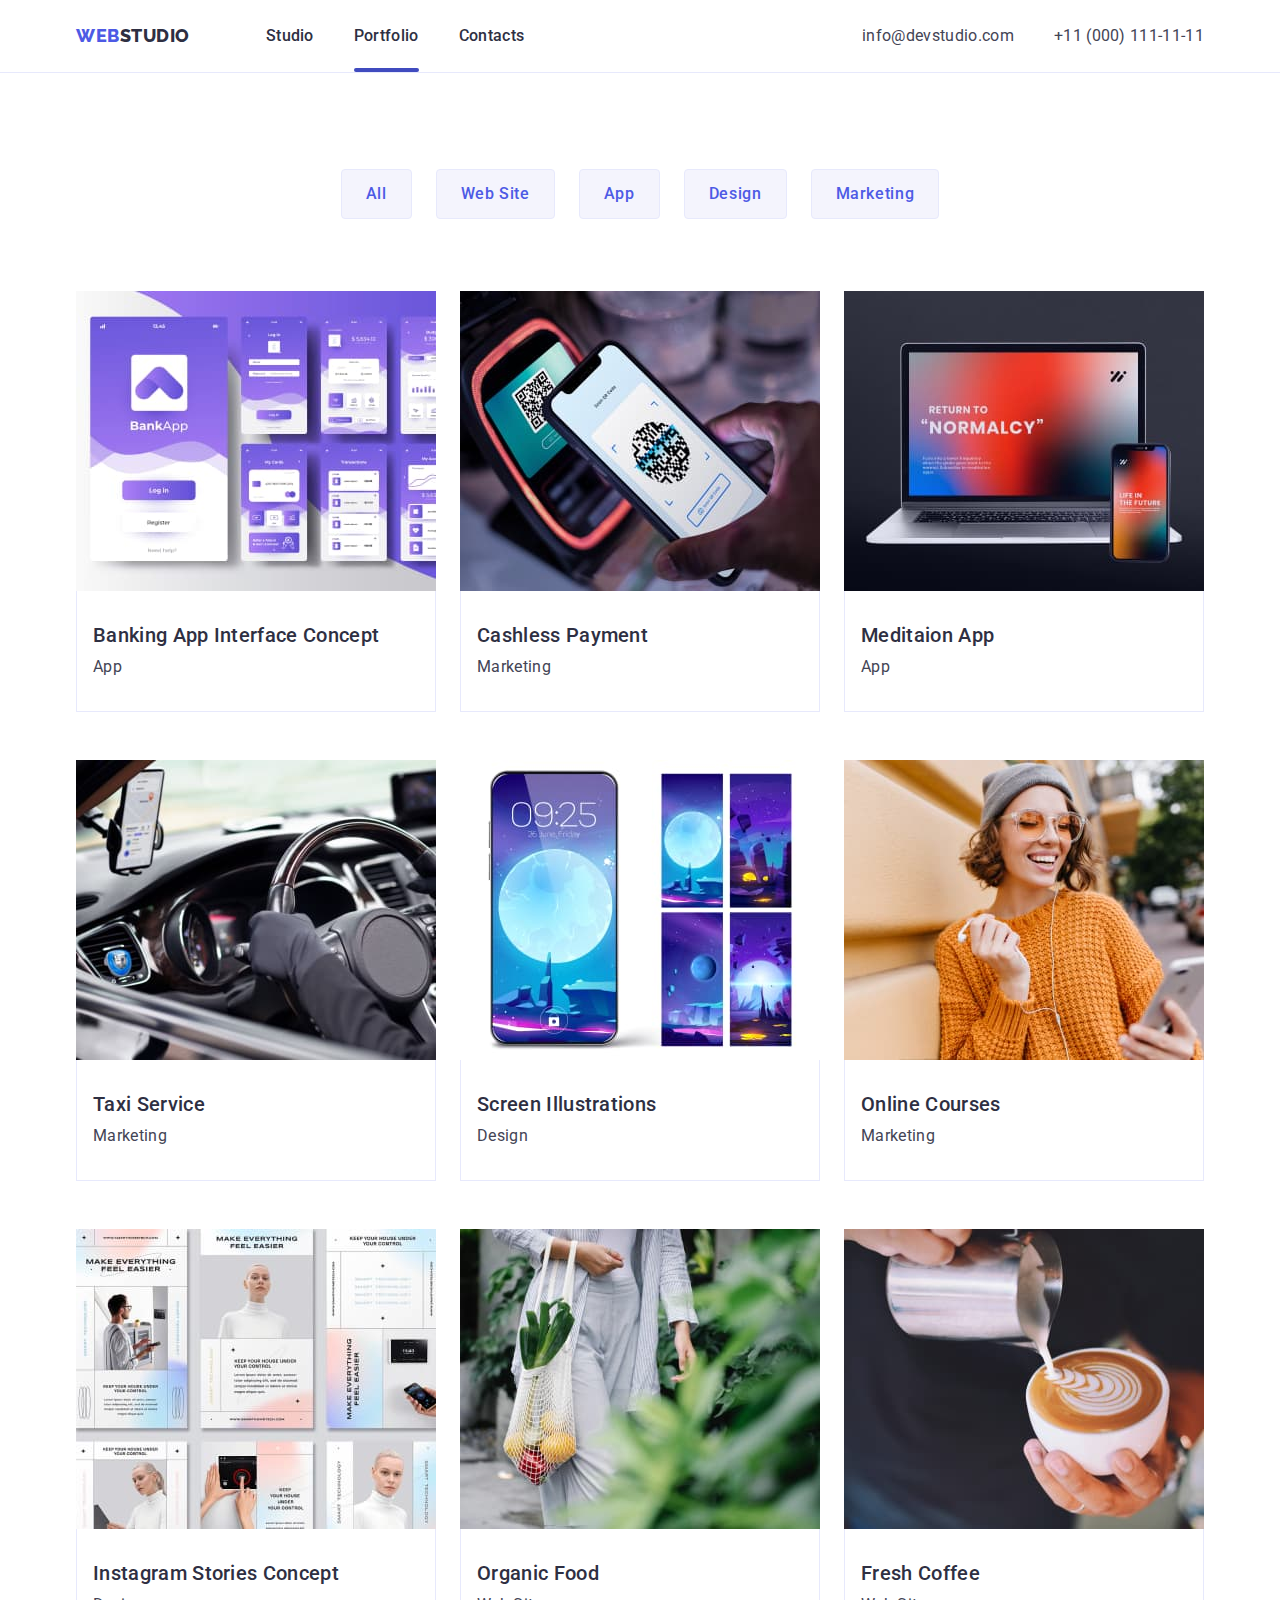
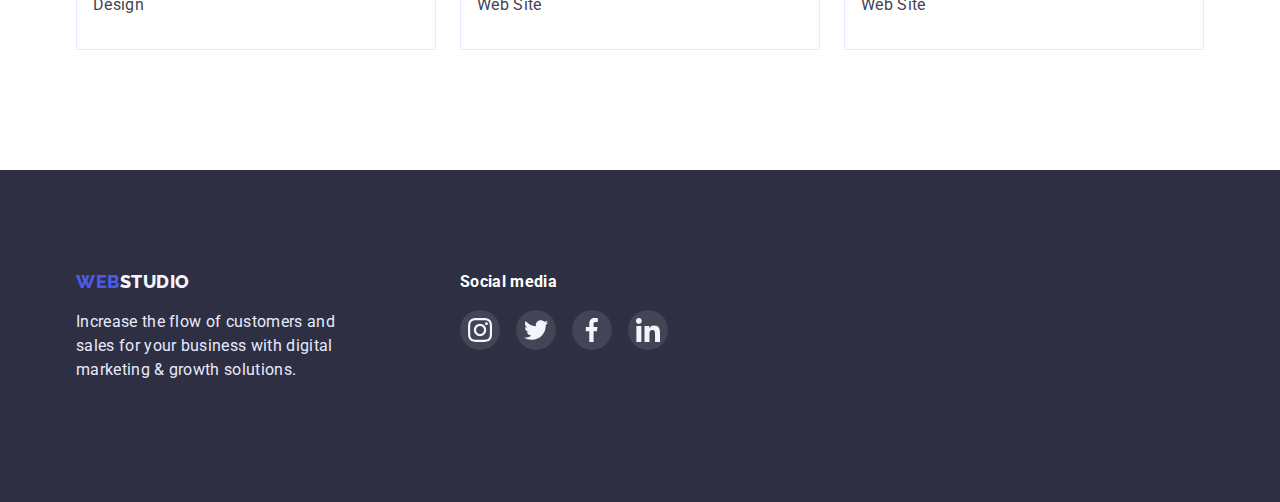
==== portfolio.html @ 8d61cac9 "Initial commit" ====
<!DOCTYPE html>
<html lang="en">
	<head>
		<meta charset="UTF-8" />
		<meta http-equiv="X-UA-Compatible" content="IE=edge" />
		<meta name="viewport" content="width=device-width, initial-scale=1.0" />
		<link rel="stylesheet" href="https://cdn.jsdelivr.net/npm/modern-normalize@1.1.0/modern-normalize.min.css" />
		<link rel="stylesheet" href="./css/style.css" />
		<link
			href="https://fonts.googleapis.com/css2?family=Open+Sans:wght@400;600;700&family=Raleway:wght@700;800&family=Roboto:wght@400;500;700;900&family=Sassy+Frass&display=swap"
			rel="stylesheet"
		/>
		<title>WebStudio</title>
	</head>
	<body>
		<!-- HEADER -->
		<header class="header line">
			<div class="container navigation">
				<nav class="main-nav">
					<div class="change-color">
						<a href="./index.html" class="color-logo-web">WEB<span class="color-logo-studio">STUDIO</span></a></div
					>
					<ul class="site-nav list">
						<li class="item item-studio"><a href="./index.html" class="link link-studio">Studio</a></li>
						<li class="item item-portfolio"
							><a href="./portfolio.html" class="link link-portfolio active">Portfolio</a></li
						>
						<li class="item item-contacts"><a href="" class="link link-contacts">Contacts</a></li>
					</ul>
				</nav>
				<address>
					<ul class="auth-nav list">
						<li class="item">
							<a href="mailto:info@devstudio.com" class="link">info@devstudio.com</a>
						</li>
						<li class="item">
							<a href="tel:+110001111111" class="link">+11 (000) 111-11-11</a>
						</li>
					</ul>
				</address>
			</div>
		</header>

		<main>
			<!-- Section 1 links+photo-->
			<section class="section portfolio">
				<div class="container second-menu">
					<h1 class="visually-hidden title">Hero</h1>
					<h2 class="visually-hidden title">Second Menu</h2>

					<ul class="second-menu-nav list">
						<li class="item-second-menu"><button type="button" class="btn-second">All</button></li>
						<li class="item-second-menu"><button type="button" class="btn-second">Web Site</button></li>
						<li class="item-second-menu"><button type="button" class="btn-second">App</button></li>
						<li class="item-second-menu"><button type="button" class="btn-second">Design</button></li>
						<li class="item-second-menu"><button type="button" class="btn-second">Marketing</button></li>
					</ul>
					<ul class="list list-product">
						<li class="item-list-product"
							><a href="" class="link card-photo"
								><div class="place-for-oveflow">
									<img src="./images/portfolio/section1/img1.jpg" alt="list of apps" width="360" height="300" />
									<div class="overflow-card">
										<p class="text-for-owerflow">
											14 Stylish and User-Friendly App Design Concepts · Task Manager App · Calorie Tracker App · Exotic
											Fruit Ecommerce App · Cloud Storage App</p
										></div
									></div
								>
								<div class="cont-after-photo">
									<h3 class="subtitle card-subtitle">Banking App Interface Concept</h3>
									<p class="text card-text">App</p></div
								></a
							>
						</li>
						<li class="item-list-product"
							><a href="" class="link card-photo">
								<div class="place-for-oveflow">
									<img src="./images/portfolio/section1/img2.jpg" alt="smartphone in hand" width="360" height="300" />
									<div class="overflow-card">
										<p class="text-for-owerflow">
											14 Stylish and User-Friendly App Design Concepts · Task Manager App · Calorie Tracker App · Exotic
											Fruit Ecommerce App · Cloud Storage App</p
										></div
									></div
								>
								<div class="cont-after-photo">
									<h3 class="subtitle card-subtitle">Cashless Payment</h3>
									<p class="text card-text">Marketing</p></div
								></a
							>
						</li>
						<li class="item-list-product"
							><a href="" class="link card-photo">
								<div class="place-for-oveflow">
									<img
										src="./images/portfolio/section1/img3.jpg"
										alt="laptop and smartphone"
										width="360"
										height="300"
									/>
									<div class="overflow-card">
										<p class="text-for-owerflow">
											14 Stylish and User-Friendly App Design Concepts · Task Manager App · Calorie Tracker App · Exotic
											Fruit Ecommerce App · Cloud Storage App</p
										></div
									></div
								>
								<div class="cont-after-photo">
									<h3 class="subtitle card-subtitle">Meditaion App</h3>
									<p class="text card-text">App</p></div
								></a
							>
						</li>

						<li class="item-list-product"
							><a href="" class="link card-photo">
								<div class="place-for-oveflow">
									<img src="./images/portfolio/section2/img1.jpg" alt="drive a car" width="360" height="300" />
									<div class="overflow-card">
										<p class="text-for-owerflow">
											14 Stylish and User-Friendly App Design Concepts · Task Manager App · Calorie Tracker App · Exotic
											Fruit Ecommerce App · Cloud Storage App</p
										></div
									></div
								>
								<div class="cont-after-photo">
									<h3 class="subtitle card-subtitle">Taxi Service</h3>
									<p class="text card-text">Marketing</p></div
								></a
							>
						</li>
						<li class="item-list-product"
							><a href="" class="link card-photo">
								<div class="place-for-oveflow">
									<img src="./images/portfolio/section2/img2.jpg" alt="smartphone" width="360" height="300" />
									<div class="overflow-card">
										<p class="text-for-owerflow">
											14 Stylish and User-Friendly App Design Concepts · Task Manager App · Calorie Tracker App · Exotic
											Fruit Ecommerce App · Cloud Storage App</p
										></div
									></div
								>
								<div class="cont-after-photo">
									<h3 class="subtitle card-subtitle">Screen Illustrations</h3>
									<p class="text card-text">Design</p></div
								></a
							>
						</li>
						<li class="item-list-product"
							><a href="" class="link card-photo">
								<div class="place-for-oveflow">
									<img src="./images/portfolio/section2/img3.jpg" alt="smiler girl" width="360" height="300" />
									<div class="overflow-card">
										<p class="text-for-owerflow">
											14 Stylish and User-Friendly App Design Concepts · Task Manager App · Calorie Tracker App · Exotic
											Fruit Ecommerce App · Cloud Storage App</p
										></div
									></div
								>
								<div class="cont-after-photo">
									<h3 class="subtitle card-subtitle">Online Courses</h3>
									<p class="text card-text">Marketing</p></div
								></a
							>
						</li>

						<li class="item-list-product"
							><a href="" class="link card-photo">
								<div class="place-for-oveflow">
									<img
										src="./images/portfolio/section3/img1.jpg"
										alt="list of opportunities"
										width="360"
										height="300"
									/><div class="overflow-card">
										<p class="text-for-owerflow">
											14 Stylish and User-Friendly App Design Concepts · Task Manager App · Calorie Tracker App · Exotic
											Fruit Ecommerce App · Cloud Storage App</p
										></div
									></div
								>
								<div class="cont-after-photo">
									<h3 class="subtitle card-subtitle">Instagram Stories Concept</h3>
									<p class="text card-text">Design</p></div
								></a
							>
						</li>
						<li class="item-list-product"
							><a href="" class="link card-photo">
								<div class="place-for-oveflow">
									<img src="./images/portfolio/section3/img2.jpg" alt="beg with ftuits" width="360" height="300" />
									<div class="overflow-card">
										<p class="text-for-owerflow">
											14 Stylish and User-Friendly App Design Concepts · Task Manager App · Calorie Tracker App · Exotic
											Fruit Ecommerce App · Cloud Storage App</p
										></div
									></div
								>
								<div class="cont-after-photo">
									<h3 class="subtitle card-subtitle">Organic Food</h3>
									<p class="text card-text">Web Site</p></div
								></a
							>
						</li>
						<li class="item-list-product">
							<a href="" class="link card-photo">
								<div class="place-for-oveflow">
									<img src="./images/portfolio/section3/img3.jpg" alt="nice coffee" width="360" height="300" />
									<div class="overflow-card">
										<p class="text-for-owerflow">
											14 Stylish and User-Friendly App Design Concepts · Task Manager App · Calorie Tracker App · Exotic
											Fruit Ecommerce App · Cloud Storage App</p
										></div
									></div
								>

								<div class="cont-after-photo">
									<h3 class="subtitle card-subtitle">Fresh Coffee</h3>
									<p class="text card-text">Web Site</p></div
								></a
							>
						</li>
					</ul>
				</div>
			</section>
		</main>
		<!-- FOOTER -->

		<footer class="section-footer">
			<div class="container container-footer">
				<div>
					<a href="./index.html" class="color-logo-web">WEB<span class="color-logo-studio-footer">STUDIO</span></a>
					<p class="text-footer">
						Increase the flow of customers and sales for your business with digital marketing & growth solutions.
					</p>
				</div>
				<div class="social-media-title">
					<h3 class="h3-footer">Social media</h3>
					<ul class="social-list-footer">
						<li class="footer-list-item list">
							<a href="" class="link-footer item">
								<svg class="icon-footer" width="24" height="24">
									<use href="./images/symbol-defs.svg#icon-instagram"></use>
								</svg>
							</a>
						</li>
						<li class="footer-list-item list">
							<a href="" class="link-footer item">
								<svg class="icon-footer" width="24" height="24">
									<use href="./images/symbol-defs.svg#icon-twitter"></use>
								</svg>
							</a>
						</li>
						<li class="footer-list-item list">
							<a href="" class="link-footer item">
								<svg class="icon-footer" width="24" height="24">
									<use href="./images/symbol-defs.svg#icon-facebook"></use>
								</svg>
							</a>
						</li>
						<li class="footer-list-item list">
							<a href="" class="link-footer item">
								<svg class="icon-footer" width="24" height="24">
									<use href="./images/symbol-defs.svg#icon-linkedin"></use>
								</svg>
							</a>
						</li>
					</ul> </div
			></div>
		</footer>
	</body>
</html>
---- css/style.css ----
/* ОБЩИЕ СВОЙСТВА */
/* цвет фона сайта #E5E5E5;*/
/* основной цвет текста: #2E2F42; */
/* вторичный цвет шрифта: #434455; */
/* цвет ативации ссылок: #404BBF; */
/* цвет кнопок подменю текст #4D5AE5; */
/* цвет кнопок подменю фон  #F4F4FD; */
/* цвет кнопок подменю текст hover #FFFFFF; */
/* цвет кнопок подменю фон hover  #404BBF;*/
/* цвет фона под белій текст:#2E2F42; */
/* цвет фона HERO #2E2F42 */
/* Для сокрытия текста(заголовков) */

.visually-hidden {
    position: absolute;
    width: 1px;
    height: 1px;
    margin: -1px;
    border: 0;
    padding: 0;
    white-space: nowrap;
    clip-path: inset(100%);
    clip: rect(0 0 0 0);
    overflow: hidden;
}
:root {
    --background-color-pages:#FFFFFF; ; 
    --first-font-family: "Roboto",
        sans-serif;
    --second-font: "Releway", sans-serif;
    --first-color-text: #2E2F42;
    --second-color-text: #434455;
    --color-sm-text: #4D5AE5;
    --color-sm-background: #F4F4FD;
    --color-sm-text-hover: #FFFFFF;
    --color-sm-background-hover:#404BBF;
    --color-activation-nav: #404BBF;
    --background-color-footer: #2E2F42;
    --background-color-hero:#2E2F42 ;
    --color-logo-web: #4D5AE5;
    --color-logo-studio: #2E2F42;
    --transition-hov-foc: 250ms cubic-bezier(0.4, 0, 0.2, 1);
    --timing-function: cubic-bezier(0.4, 0, 0.2, 1);

}
/* COMMON SET */

body {

    background-color: var(--background-color-pages);
    color: var(--first-color-text);
    font-family: "Roboto", sans-serif;
        font-weight: 500;
    letter-spacing: 0.02em;
    margin: 0;
}

h1,h2,h3,h4,h5,h6,p {
    margin-top: 0;
    margin-bottom: 0;
}
ul,ol {
    margin-top: 0;
    margin-bottom: 0;
    padding-left: 0;
}
button {
    cursor: pointer;
}
img {
    display: block;
}
.list {
    list-style: none;   
         
}
 
.link {
    text-decoration: none;
    font-style: normal;
}

.container {   
   
    width: 1158px;
    padding-left: 15px;
    padding-right: 15px;
    /* border: 1px solid tomato; */
    margin-left: auto;
    margin-right: auto;
    
}


/* LOGO */
.change-color {
    display: block;
    margin-right: 76px;
    padding-top: 24px;
    padding-bottom: 24px;

    transition-property: color;
        transition-duration: 250ms;
        transition-timing-function: var(--timing-function);
}

.change-color:hover,
.change-color:focus {
    color: var(--color-activation-nav);
    
}



.color-logo-web {
    color: var(--color-logo-web);
    font-family: Raleway;
    font-weight: 800;
    font-size: 18px;
    line-height: 1.33;
    letter-spacing: 0.03em;
    text-decoration: none;

    transition-property: color;
        transition-duration: 250ms;
        transition-timing-function: var(--timing-function);
} 
.color-logo-web:hover,
.color-logo-web:focus {
    color: var(--color-activation-nav);
    
    }


.color-logo-studio {
color: var(--color-logo-studio);
font-family: Raleway;
    font-weight: 800;
    font-size: 18px;
    line-height: 1.33;
    letter-spacing: 0.03em;
    text-decoration: none;

    transition-property: color;
        transition-duration: 250ms;
        transition-timing-function: var(--timing-function);
}
.color-logo-studio:hover,
.color-logo-studio:focus {
    color: var(--color-activation-nav);
   
    }


.color-logo-studio-footer {
    color:#F4F4FD;
}
.color-logo-studio-footer:hover,
.color-logo-studio-footer:focus {
    color: var(--color-activation-nav);
    
    }



/* ******** HEADER ******** */

.main-nav {
    display: flex;
}
.navigation {
    display: flex;
    justify-content: space-between;
    align-items: center;

}
.line {
    border-bottom: 1px solid #E7E9FC;
}
.site-nav {
    display: flex;
}
.site-nav .item:not(:last-child) {
    margin-right: 40px;
}
.auth-nav {
    display: flex;
}
.auth-nav .item:not(:last-child) {
    margin-right: 40px;
}
.site-nav .list {
    display: block;

}

.site-nav .item {
    position: relative;

}

.active::after {
    position: absolute;
    bottom: 0;
    left: 0;

    display: block;
    content: "";
    width: 100%;
    height: 4px;
    border-radius: 2px;
    background-color: var(--color-activation-nav);

}


/******** Site-nav + link *******/

.main-nav .link {
        padding-top: 24px;
    padding-bottom: 24px;

}
.site-nav .link {
    display: block;
    padding-top: 24px;
    padding-bottom: 24px;

    color: var(--first-color-text);
      font-size: 16px;
    line-height: 1.5;

    transition-property: color;
        transition-duration: 250ms;
        transition-timing-function: var(--timing-function);
}

.site-nav .link:hover,
.site-nav .link:focus {
    color: var(--color-activation-nav);
    
    }




.auth-nav .link {
    display: block;
    padding-top: 24px;
    padding-bottom: 24px;
    color: var(--second-color-text);
   
    
    font-weight: 400;
    font-size: 16px;
    line-height: 1.5;

transition-property: color;
    transition-duration: 250ms;
        transition-timing-function: var(--timing-function);
}

.auth-nav .link:hover,
.auth-nav .link:focus {
    color: var(--color-activation-nav);
    
    }






/****HERO  ****/

.hero-title {
    color: #FFFFFF;
    font-weight: 700;
    font-size: 56px;
    line-height: 1.07;
    
    margin-bottom: 48px;

    width: 496px;
    flex-wrap: wrap;
    margin-right: auto;
    margin-left: auto;      
}

 
.overlay {
    max-width: 1440px;
    height: 600px;
    margin-left: auto;
    margin-right: auto;
    background-image: linear-gradient(rgba(46, 47, 66, 0.7), rgba(46, 47, 66, 0.7)), url(../images/hero/hero.jpg);
    background-position: center;
    background-size: cover;
    background-repeat: no-repeat;
}

.hero-section {
    padding-top: 188px;
    padding-bottom: 188px;
    background-color: var(--background-color-footer)
   
}

/******* BUTTON ********/


.btn-order {
    background-color: #4D5AE5;
    color: #FFFFFF;
    font-family: "Roboto", sans-serif;
    font-style: normal;
    font-weight: 500;
    font-size: 16px;
    line-height: 1.5;

    display: block;
    min-width: 105px; 
    margin: 0 auto;
      
    border-radius: 4px;
    padding: 16px 32px;
    letter-spacing: 0.04em;
    cursor: pointer;
    border: none;

transition-property: background-color;    
    transition-duration: 250ms;
        transition-timing-function: var(--timing-function);
  }
              

.btn-order:hover,
.btn-order:focus {
    background-color: #404BBF;
    
    }



/****SECTION 1 ADVANTEGES ****/

.setion-advanteges {
     padding-top:  120px;
  padding-bottom: 120px;
}
.container .advanteges {
    display: flex;
 
/* background-color: yellow; */
}

.container .advanteges .item:not(:last-child) {
    margin-right: 24px;
}

/* .list-item::before {
 content:"";
display: block;

height: 112px;
background-color: var(--color-sm-background);
border-radius: 4px;
background-size: 64px 64px;
background-repeat: no-repeat;
background-position: center;
} */

/* .icon-sutdish::before {      
    background-image: url(../images/icons/sutdish.svg);      
}
.icon-clock::before {
    background-image: url(../images/icons/clock.svg);
}
.icon-laptop::before {
    background-image: url(../images/icons/laptop.svg);
}
.icon-astronaut::before {
    background-image: url(../images/icons/astronaut.svg);
} */

.icon-advanteges {
    display: flex;
    width: 264px;
    height: 112px;
    justify-content: center;
    align-items: center;
    background-color: #F4F4FD;
    border-radius: 4px;
        }

   



/****SECTION 2 What are we doing ****/

.section-what-we-do {
    /* background-color: thistle ; */
}

.title {
color: var(--first-color-text);
font-size: 36px;
line-height: 1.11;
text-align: center;
text-transform: capitalize;
margin-bottom: 72px;
}
.images-wawd {
display: flex;
flex-wrap: wrap;
}
.images-wawd .item:not(:nth-child(3n)) {
    margin-right: 24px;
    margin-bottom: 20px;
}

.section-what-we-do {
    padding-bottom: 120px;
}

/****SECTION 3 OUR TEAM ****/

.employees-card{
box-shadow: 0px 1px 6px rgba(46, 47, 66, 0.08), 0px 1px 1px rgba(46, 47, 66, 0.16), 0px 2px 1px rgba(46, 47, 66, 0.08);
}
.section-our-team {
/* background-color: turquoise; */
padding-top: 120px;
padding-bottom: 110px;
background-color: #F4F4FD;
}

 .our-team-title {
text-align: center;
    

}
/* .employees {
    
} */

.text {
font-weight: 400;
font-size: 16px;
line-height: 1.5;
color:var(--second-color-text);
}

.our-team {
display: flex;
flex-wrap: wrap;
}

    /* .employees-card {
        flex-basis: calc((100%-72px) / 4);
    } */

.our-team .item:not(:nth-child(4)) {
margin-right: 24px;
}
.our-team .item:not(:nth-last-child(-n+4)) {
margin-bottom: 24px;
}
.name-after-photo {
padding: 32px 16px;
padding-bottom: 32px;
padding-top: 32px;
text-align: center;
background: #FFFFFF;
box-shadow: 0px 1px 6px rgba(46, 47, 66, 0.08), 0px 1px 1px rgba(46, 47, 66, 0.16), 0px 2px 1px rgba(46, 47, 66, 0.08);
border-radius: 0px 0px 4px 4px;
}

.name-employees {
margin-bottom: 8px;
}

.subtitle {       
font-size: 20px;
line-height: 24px;
font-weight: 500;
font-size: 20px;
line-height: 1.2;
color: var(--first-color-text);
}

.social-list-employees {
display: flex;   
margin-top: 8px;
gap: 24px;       
}

.social-list-employees-item {
display: flex;
width: 40px;
height: 40px;
           }
                  
 .social-link-imployees {
display: flex;
justify-content: center;
align-items: center;
width: 100%;
height: 100%;
background-color: var(--color-logo-web);
border-radius: 50%;

transition-property: background-color, border-radius;
transition-duration: 250ms;
    transition-timing-function: var(--timing-function);
 }

 .social-link-imployees:hover,
 .social-link-imployees:focus {
background-color: #404BBF;
border-radius: 50%;

}
 

.icon-social {
/* width:16px;
height: 16px; */
fill: #F4F4FD; 

}
/****SECTION 4 CUSTOMERS ****/

.section-customers {
padding-top: 130px; 
padding-bottom: 120px; 
}
.customers-list {
display: flex;
gap: 24px;
flex-wrap: wrap;           
}

.customers-item {
display: flex;
width: 168px;
height: 88px;
   
}

.customers-link {  
    display: flex;  
    width: 100%;
    height: 100%;
    justify-content: center;
    align-items: center;
     border: 1px solid #8E8F99;    
    border-radius: 4px;

    transition: background-color 250ms cubic-bezier(0.4, 0, 0.2, 1), border 250ms cubic-bezier(0.4, 0, 0.2, 1);

}

.icon-customers {        
  fill: #AFB1B8;

  transition-property: fill;
transition-duration: 250ms;
    transition-timing-function: var(--timing-function);
}

.customers-link:hover ,
.customers-link:focus  {
border: 1px solid var(--color-activation-nav);
    border-radius: 4px;
    /* transition-duration: 250ms;
        transition-timing-function: var(--timing-function); */
    }


.customers-link:hover .icon-customers,
.customers-link:focus .icon-customers {
    fill: var(--color-activation-nav);
}





/****** style of second menu *******/

.btn-second {
    background-color: var(--color-sm-background);
    color: var(--color-sm-text);
    font-family: 'Roboto';
    font-style: normal;
    font-weight: 500;
    font-size: 16px;
    line-height: 1.5;
 letter-spacing: 0.04em;

    display: block;
    cursor: pointer;    
    padding: 12px 24px;
               
        border: 1px solid #E7E9FC;
        border-radius: 4px;

        transition: color 250ms cubic-bezier(0.4, 0, 0.2, 1), background-color 250ms cubic-bezier(0.4, 0, 0.2, 1), box-shadow 250ms cubic-bezier(0.4, 0, 0.2, 1);
}

.btn-second:hover,
.btn-second:focus {
    color: var(--color-sm-text-hover);
    background-color: var(--color-sm-background-hover);
    box-shadow: 0px 3px 1px rgba(0, 0, 0, 0.1), 0px 2px 1px rgba(0, 0, 0, 0.08), 0px 2px 2px rgba(0, 0, 0, 0.12);
    border-radius: 4px;
    border-color: transparent;
    
    }

.portfolio {
    padding-top: 96px;
    padding-bottom: 120px; 
}
.second-menu {
    
}
.second-menu-nav {
    display: flex;
    justify-content: center;
    margin-bottom: 72px;
    gap: 24px;
    }

    .list-product {
    display: flex;
    flex-wrap: wrap; 
    }

    .item-list-product {
    flex-basis: calc((100% - 48px) / 3) ;
      
    transition-property: box-shadow;
    transition-duration: 250ms;
    transition-timing-function: var(--timing-function);
        
    }
.place-for-oveflow {
    position: relative;
    overflow: hidden;
   
}

.overflow-card {
    position: absolute;
    top: 0;
    left: 0;
    transform: translate(0, 100%);
    opacity: 0;
    
    width: 100%;
    height: 100%;
    background-color: #4D5AE5;
    background-blend-mode: soft-light;
        mix-blend-mode: normal;

    transition: transform 250ms cubic-bezier(0.4, 0, 0.2, 1), opacity 250ms cubic-bezier(0.4, 0, 0.2, 1), background-blend-mode 250ms cubic-bezier(0.4, 0, 0.2, 1), mix-blend-mode 250ms cubic-bezier(0.4, 0, 0.2, 1)  ;
}



.item-list-product:hover .overflow-card {
transform: translate(0%);
opacity: 1;
}

.text-for-owerflow {
    max-width: 296px;
    min-height: 96px;
    margin-top: 40px;
    margin-left: auto;
    margin-right: auto;

        font-weight: 400;
        font-size: 16px;
        line-height: 1.5;          
        letter-spacing: 0.02em;
        color: #F4F4FD;
    
        /* CLOUD */
    
        color: #F4F4FD;
}


.item-list-product:not(:nth-child(3n)) {
        margin-right: 24px;
}
.item-list-product:not(:nth-last-child(-n+3)) {
    margin-bottom: 48px;
}
.item-list-product:hover {
    box-shadow: 0px 1px 6px rgba(46, 47, 66, 0.08), 0px 1px 1px rgba(46, 47, 66, 0.16), 0px 2px 1px rgba(46, 47, 66, 0.08);
    
    
    }


 .cont-after-photo {
    padding-top: 32px;
    padding-left: 16px;
    padding-bottom: 32px;
    border: 1px solid #E7E9FC;
    background-color: #fff;
    border-top: none;
 }
    .card-subtitle {
        margin-bottom: 8px;
    }

  /****FOOTER ****/

.text-footer {
        width: 264px;
    }

.section-footer {
    background-color: var(--background-color-footer);
    padding-top: 100px;
     padding-bottom: 120px;
}
.h3-footer {
font-size: 16px;
line-height: 1.5;
letter-spacing: 0.02em;        color: #FFFFFF;
}
.text-footer {
    font-weight: 400;
    font-size: 16px;
    line-height: 1.5;
    color: #E7E9FC;
    background-color: var(--background-color-whitetext);
    margin-top: 16px;;
}

.h3-footer {
    color: #FFFFFF;
    margin-bottom: 16px;
}

.container-footer {
    display: flex;
}

.social-media-title {
    margin-left: 120px;
}

.social-list-footer {
    display: flex;
    gap: 16px;     
}

.footer-list-item {
    display: flex;
    width: 40px;
    height: 40px;
    background-color: rgba(255, 255, 255, 0.1);
    border-radius: 50%;
    }
     
 .link-footer {
display: flex;
width: 100%;
height: 100%;
justify-content: center;
align-items: center;
border-radius: 50%;

transition-property: background-color, border-radius, border-color;
transition-duration: 250ms;
    transition-timing-function: var(--transition-hov-foc);

}
.link-footer:hover,
.link-footer:focus {
background-color: #31D0AA;
border-radius: 50%;
border-color: transparent;
}

.icon-footer {
fill: #F4F4FD;
}

/* ******** BACKDROP ******** */

.backdrop {
    position: fixed;
    left: 0;
    top: 0;
    width: 100%;
    height: 100%;
    background-color: rgba(46, 47, 66, 0.4);;

    opacity: 1;
    transition: opacity var(--transition-hov-foc), visibility 250ms cubic-bezier(0.4, 0, 0.2, 1);
}

.is-hidden {
    opacity: 0;
    pointer-events: none;
    visibility: hidden;
}

/* ******** Modal ******** */
.backdrop .is-hidden .modal {
    transform: translate(-50%, -50%) scale(0);   
    opacity: 0.5; 
}

.modal {
    position: absolute;
    top: 50%;
    left: 50%;    
    transform: translate(-50%, -50%) scale(1);  
    opacity: 1;

    min-width:  408px;
    min-height: 576px;
    background-color: #FCFCFC;
    box-shadow: 0px 1px 1px rgba(0, 0, 0, 0.14), 0px 1px 3px rgba(0, 0, 0, 0.12), 0px 2px 1px rgba(0, 0, 0, 0.2);        
    border-radius: 4px;
      
    transition: transform 250ms cubic-bezier(0.4, 0, 0.2, 1), opacity 250ms cubic-bezier(0.4, 0, 0.2, 1); 
}



.close-button {
position: absolute;
top: 24px;
right: 24px;

display: flex;
width: 24px;
height: 24px;
border-radius: 50%;
background-color: #E7E9FC;
border: 1px solid rgba(0, 0, 0, 0.1);

transition-property: background-color;
transition-duration: 250ms;
transition-timing-function: var(--timing-function);
}

.close-button:hover, 
.close-button:focus {
    background-color: var(--color-activation-nav);

}


   
    
.close-x {    
    display: flex;
justify-content: center;
align-items: center;
width: 100%;
height: 100%;
fill: #2E2F42;

transition-property: fill;
transition-duration: 250ms;
    transition-timing-function: var(--transition-hov-foc);
}

.close-button:hover .close-x,
.close-button:focus .close-x {
    fill: #FFFFFF;
}
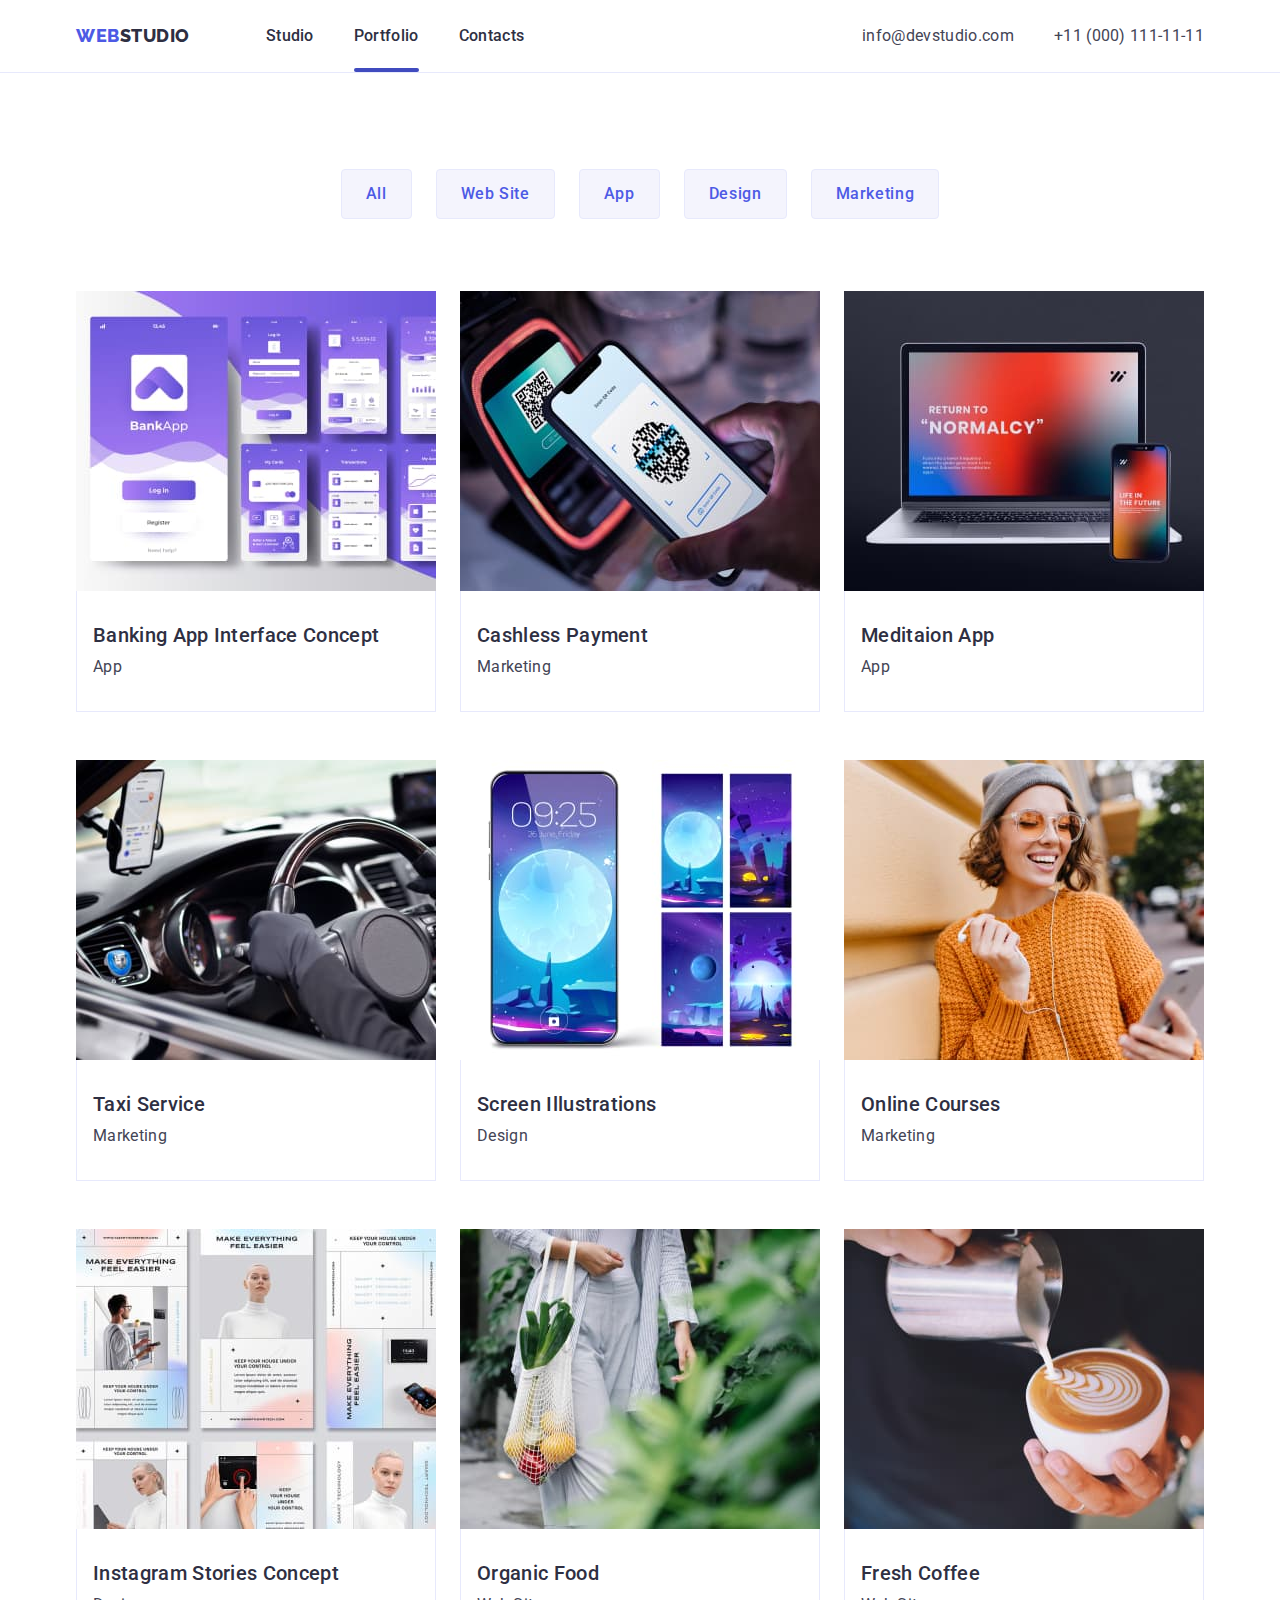
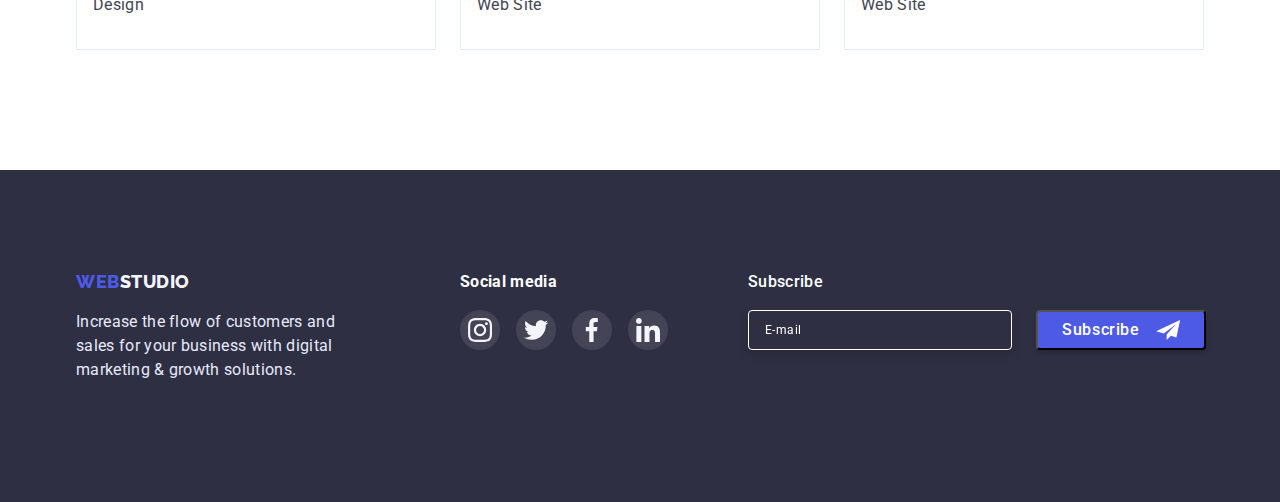
==== commit 4dc4c8cd: "subscribe-footer" ====
--- a/portfolio.html
+++ b/portfolio.html
@@ -266,8 +266,23 @@
 								</svg>
 							</a>
 						</li>
-					</ul> </div
-			></div>
+					</ul>
+				</div>
+				<!-- Subscribe -->
+
+				<div class="subscribe">
+					<p class="subscribe-titile h3-footer">Subscribe</p>
+					<div class="shape-for-email-button">
+						<input class="input-email-footer" type="email" name="email" placeholder="E-mail" required />
+						<button class="btn-subscribe" type="submit"
+							>Subscribe
+							<svg class="icon-subscribe" width="24" height="20">
+								<use href="./images/symbol-defs.svg#icon-subscribe"></use>
+							</svg>
+						</button>
+					</div>
+				</div>
+			</div>
 		</footer>
 	</body>
 </html>
--- a/css/style.css
+++ b/css/style.css
@@ -795,6 +795,92 @@
 fill: #F4F4FD;
 }
 
+/**** < !-- Subscribe --> *****/
+
+.subscribe {
+    display: block;
+    margin-left: 80px;
+
+}
+.subscribe-titile {
+    margin-bottom: 16px;
+}
+
+.input-email-footer {
+    height: 40px;
+    width: 264px;
+    margin-right: 24px;
+    border: 1px solid #FFFFFF;
+        filter: drop-shadow(0px 4px 4px rgba(0, 0, 0, 0.15));
+        border-radius: 4px;
+        background-color: var(--background-color-footer);
+        padding-left: 16px;
+        outline: none;
+        color: #FFFFFF;
+        font-weight: 400;
+            font-size: 12px;
+            line-height: 24px;
+            letter-spacing: 0.04em;
+
+        transition: border 250ms cubic-bezier(0.4, 0, 0.2, 1)
+}
+
+.input-email-footer:hover,
+.input-email-footer:focus {
+outline: none;
+    border: 1px solid #4D5AE5;
+    border-radius: 4px;
+    opacity: 1;
+}
+
+
+.input-email-footer::placeholder {
+    font-weight: 400;
+    font-size: 12px;
+    line-height: 24px;             
+    letter-spacing: 0.04em;      
+     color: #FFFFFF;
+}
+.shape-for-email-button {
+    display: flex;
+    
+}
+
+.btn-subscribe {
+    display: flex;
+    height: 40px;
+    justify-content: center;
+    align-items: center;  
+   padding: 8px 24px;
+    gap: 16px;            
+    background-color: #4D5AE5;
+    box-shadow: 0px 4px 4px rgba(0, 0, 0, 0.15);
+    border-radius: 4px;
+    outline: none;
+
+    color: #FFFFFF; 
+    font-family: 'Roboto';
+    font-style: normal;
+    font-weight: 500;
+    font-size: 16px;
+    line-height: 1.5;            
+    letter-spacing: 0.04em;
+    transition: background-color 250ms cubic-bezier(0.4, 0, 0.2, 1), box-shadow 250ms cubic-bezier(0.4, 0, 0.2, 1);
+}
+
+.icon-subscribe {
+    fill: #FFFFFF;
+        
+}
+.btn-subscribe:hover,
+.btn-subscribe:focus {
+    background-color: #404BBF;
+        outline: none;
+        border-radius: 4px;
+}
+
+/**** < /  Subscribe > *****/
+
 /* ******** BACKDROP ******** */
 
 .backdrop {
@@ -828,7 +914,12 @@
     transform: translate(-50%, -50%) scale(1);  
     opacity: 1;
 
-    min-width:  408px;
+    padding-top: 72px;
+    padding-left: 24px;
+    padding-right: 24px;
+    padding-bottom: 24px;
+
+    width:  408px;
     min-height: 576px;
     background-color: #FCFCFC;
     box-shadow: 0px 1px 1px rgba(0, 0, 0, 0.14), 0px 1px 3px rgba(0, 0, 0, 0.12), 0px 2px 1px rgba(0, 0, 0, 0.2);        
@@ -861,9 +952,7 @@
     background-color: var(--color-activation-nav);
 
 }
-
-
-   
+  
     
 .close-x {    
     display: flex;
@@ -882,4 +971,228 @@
 .close-button:focus .close-x {
     fill: #FFFFFF;
 }
-    +
+/* ****FORM ORDER IN MODAL *****/
+
+.text-title-modal {
+    display: flex;
+    margin-bottom: 16px;
+width: 100%;
+justify-content: center;
+font-weight: 500;
+    font-size: 16px;
+    line-height: 1.5; 
+    letter-spacing: 0.02em;
+     color: #2E2F42;
+}
+
+ .form-order {
+    display: flex;
+    flex-direction: column;
+    width: 100%;
+   } 
+
+   .conteiner-label {
+margin-bottom: 8px;
+   }
+
+.line-name {
+    display: block;
+    width: 100%;
+  margin-bottom: 4px;
+    font-weight: 400;
+    font-size: 12px;
+    line-height: 1.17;
+    letter-spacing: 0.04em;
+    color: #8E8F99;}
+
+.border-input {
+    outline: none;
+    padding-left: 38px;
+    border: 1px solid rgba(46, 47, 66, 0.2);
+    border-radius: 4px;
+    height: 40px;
+    width: 100%;
+
+    font-weight: 400;
+    font-size: 12px;
+    line-height: 1.17;
+    letter-spacing: 0.04em;
+    color: #2E2F42;
+
+    transition: border 250ms cubic-bezier(0.4, 0, 0.2, 1); 
+}
+
+.input-for-icon {
+    position: relative;    
+}
+
+.icon-name {
+    position: absolute;
+    fill: #2E2F42;
+    top: 14px;
+    left: 19px;
+    width: 12px;
+    height: 12px;   
+    transition: fill 250ms cubic-bezier(0.4, 0, 0.2, 1);   
+}
+
+ .border-input:focus {
+    outline: none;
+    border: 1px solid #4D5AE5;
+    border-radius: 4px;
+    opacity: 1;
+}
+
+.border-input:focus + .icon-name {
+    fill: #4D5AE5;
+}
+
+/**** < !-- COMMENT --> ****/
+
+.conteiner-label-comment{
+margin-bottom: 16px;
+width: 100%;
+}
+
+.field-for-text {
+width: 100%;
+min-height: 120px;
+resize: none;
+outline: none;
+
+font-weight: 400;
+font-size: 12px;
+ line-height: 1.17;
+letter-spacing: 0.04em;
+            
+ color: black;
+
+border: 1px solid rgba(46, 47, 66, 0.2);
+    border-radius: 4px;
+   
+    transition: border 250ms cubic-bezier(0.4, 0, 0.2, 1);
+}
+
+
+.field-for-text:focus{
+    outline: none;
+    border: 1px solid #4D5AE5;
+    border-radius: 4px;
+    opacity: 1;
+}
+
+.field-for-text::placeholder {
+    font-weight: 400;
+    font-size: 12px;
+    line-height: 1.17;
+    letter-spacing: 0.04em;
+    color: rgba(46, 47, 66, 0.4);
+}
+
+.line-name-accept {
+    display: block;
+    font-weight: 400;
+    font-size: 12px;
+    line-height: 1.17;
+    letter-spacing: 0.01em;
+    color: #8E8F99;
+    margin-bottom: 24px;
+    } 
+
+        /**** < !-- CHECKBOX --> ****/
+ 
+ .container-checkbox {
+    width: 100%;
+    margin-bottom: 24px;
+ }
+
+.lable-chekbox {
+    display: flex;
+    align-items: center;
+}
+
+ .input-checkbox:checked +.lable-chekbox::before {
+    background-color: #404BBF;
+    border: 1px solid #404BBF;
+    border-radius: 2px;
+    background-image: url(../images/V.svg);
+    background-repeat: no-repeat;
+    background-position: 50% 50%;
+   
+ }
+
+  .input-checkbox:focus +.lable-chekbox::before {
+    border: 1px solid #404BBF;
+    border-radius: 2px;
+      
+transition: background-image 250ms cubic-bezier(0.4, 0, 0.2, 1), background-color 250ms cubic-bezier(0.4, 0, 0.2, 1);
+  }
+
+.lable-chekbox::before {
+    display: block;
+    content: "";
+    display: flex;
+    width: 16px;
+    height: 16px;
+    border: 1px solid #8E8F99;
+    justify-content: center;
+    align-items: center;
+    border-radius: 2px;
+    margin-right: 9px;
+
+}
+
+
+.text-accept {
+    font-weight: 400;
+    font-size: 12px;
+    line-height: 1.17;
+    letter-spacing: 0.04em;
+    color: #8E8F99;
+}
+
+/**** < !-- BUTTON SEND--> ****/
+
+.button-send {
+display: flex;
+align-self: center;
+margin-left: auto;
+margin-right: auto;
+justify-content: center;
+align-items: center;
+padding: 16px 32px;
+min-width: 169px;
+min-height: 56px;
+
+font-family: 'Roboto';
+font-style: normal;
+font-weight: 500;
+font-size: 16px;
+line-height: 24px;
+letter-spacing: 0.04em;
+color: #FFFFFF;
+
+   
+                
+background-color: #4D5AE5;
+box-shadow: 0px 4px 4px rgba(0, 0, 0, 0.15);
+border-radius: 4px;
+border: none;
+
+transition-property: background-color;
+    transition-duration: 250ms;
+    transition-timing-function: var(--timing-function);
+}
+
+.button-send:hover,
+.button-send:focus {
+    background-color: #404BBF;
+    outline: none;
+
+}
+
+   
+
+
+
